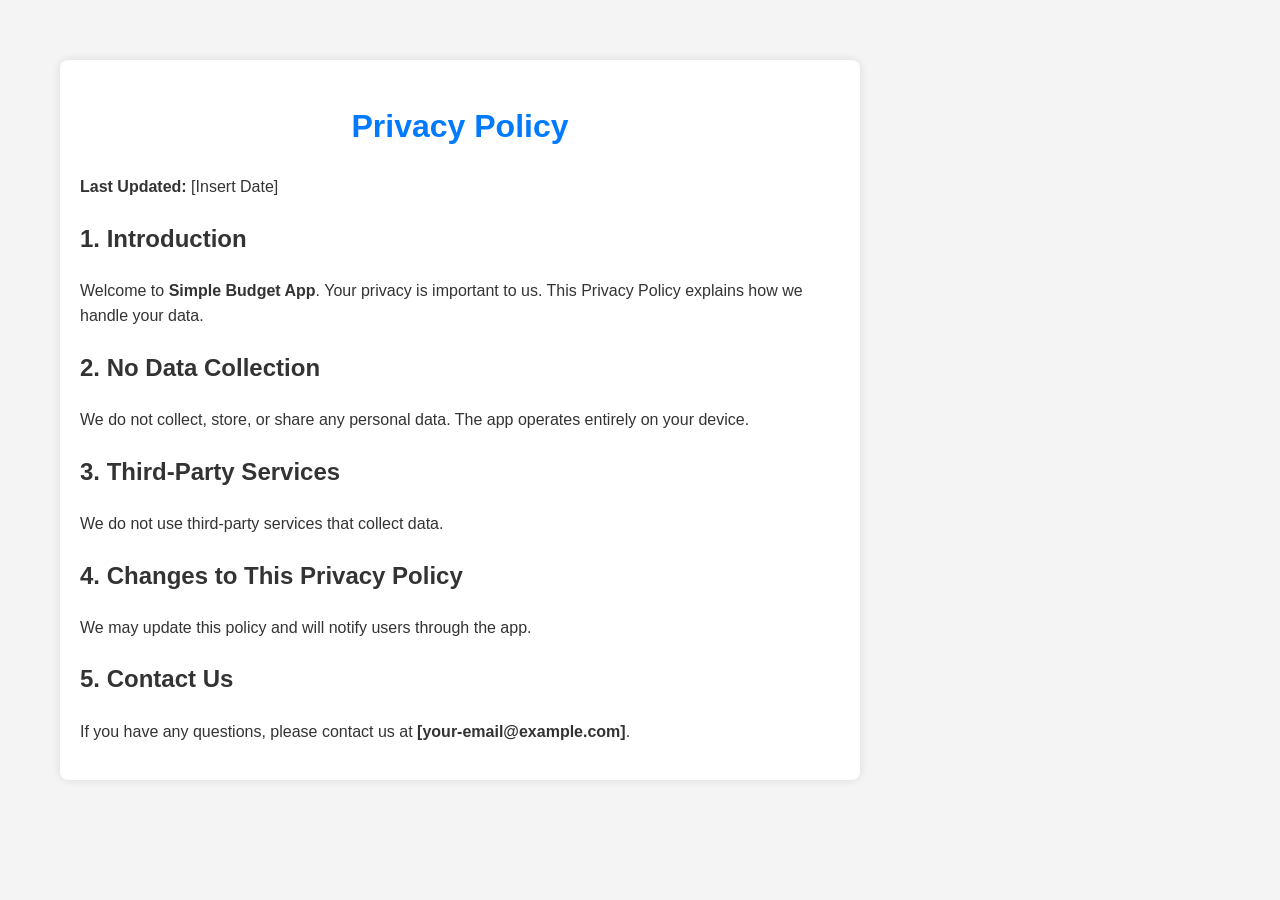
==== index.html @ b9bd7a05 "Create index.html" ====
<!DOCTYPE html>
<html lang="en">
<head>
    <meta charset="UTF-8">
    <meta name="viewport" content="width=device-width, initial-scale=1.0">
    <title>Privacy Policy</title>
    <style>
        body {
            font-family: Arial, sans-serif;
            margin: 40px;
            padding: 20px;
            max-width: 800px;
            line-height: 1.6;
            background-color: #f4f4f4;
            color: #333;
        }
        h1 {
            text-align: center;
            color: #007bff;
        }
        .container {
            background: white;
            padding: 20px;
            border-radius: 8px;
            box-shadow: 0px 0px 10px rgba(0, 0, 0, 0.1);
        }
    </style>
</head>
<body>
    <div class="container">
        <h1>Privacy Policy</h1>
        <p><strong>Last Updated:</strong> [Insert Date]</p>

        <h2>1. Introduction</h2>
        <p>Welcome to <strong>Simple Budget App</strong>. Your privacy is important to us. This Privacy Policy explains how we handle your data.</p>

        <h2>2. No Data Collection</h2>
        <p>We do not collect, store, or share any personal data. The app operates entirely on your device.</p>

        <h2>3. Third-Party Services</h2>
        <p>We do not use third-party services that collect data.</p>

        <h2>4. Changes to This Privacy Policy</h2>
        <p>We may update this policy and will notify users through the app.</p>

        <h2>5. Contact Us</h2>
        <p>If you have any questions, please contact us at <strong>[your-email@example.com]</strong>.</p>
    </div>
</body>
</html>
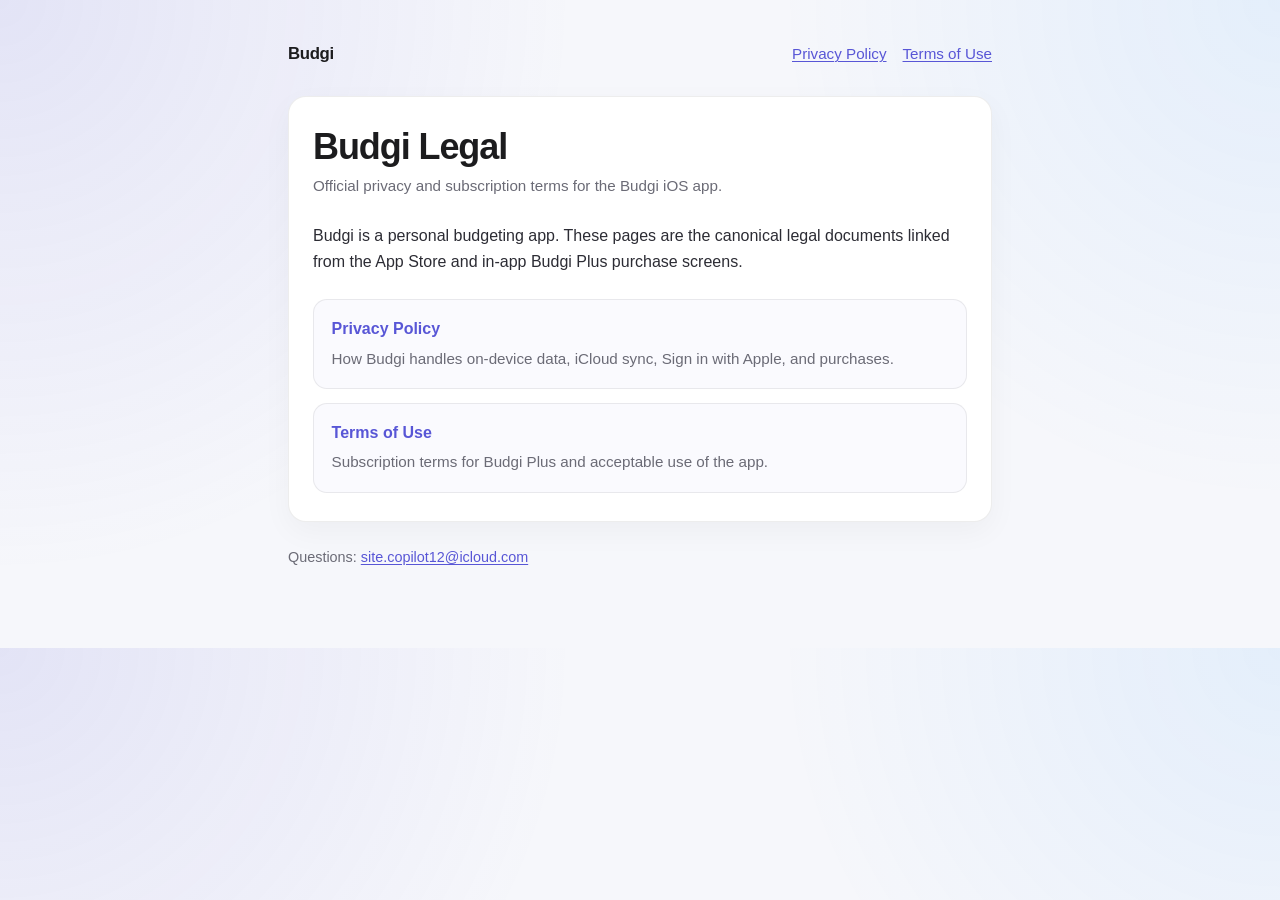
==== commit 9b0db30a: "Add GitHub Pages Privacy Policy and Terms of Use for Budgi. Replace the placeholder policy with Budg" ====
--- a/index.html
+++ b/index.html
@@ -1,50 +1,40 @@
 <!DOCTYPE html>
 <html lang="en">
 <head>
-    <meta charset="UTF-8">
-    <meta name="viewport" content="width=device-width, initial-scale=1.0">
-    <title>Privacy Policy</title>
-    <style>
-        body {
-            font-family: Arial, sans-serif;
-            margin: 40px;
-            padding: 20px;
-            max-width: 800px;
-            line-height: 1.6;
-            background-color: #f4f4f4;
-            color: #333;
-        }
-        h1 {
-            text-align: center;
-            color: #007bff;
-        }
-        .container {
-            background: white;
-            padding: 20px;
-            border-radius: 8px;
-            box-shadow: 0px 0px 10px rgba(0, 0, 0, 0.1);
-        }
-    </style>
+  <meta charset="UTF-8" />
+  <meta name="viewport" content="width=device-width, initial-scale=1.0" />
+  <title>Budgi Legal</title>
+  <meta name="description" content="Privacy Policy and Terms of Use for the Budgi budgeting app." />
+  <link rel="stylesheet" href="styles.css" />
 </head>
 <body>
-    <div class="container">
-        <h1>Privacy Policy</h1>
-        <p><strong>Last Updated:</strong> [Insert Date]</p>
-
-        <h2>1. Introduction</h2>
-        <p>Welcome to <strong>Simple Budget App</strong>. Your privacy is important to us. This Privacy Policy explains how we handle your data.</p>
-
-        <h2>2. No Data Collection</h2>
-        <p>We do not collect, store, or share any personal data. The app operates entirely on your device.</p>
-
-        <h2>3. Third-Party Services</h2>
-        <p>We do not use third-party services that collect data.</p>
-
-        <h2>4. Changes to This Privacy Policy</h2>
-        <p>We may update this policy and will notify users through the app.</p>
-
-        <h2>5. Contact Us</h2>
-        <p>If you have any questions, please contact us at <strong>[your-email@example.com]</strong>.</p>
-    </div>
+  <main class="wrap">
+    <header class="site-header">
+      <a class="brand" href="./">Budgi</a>
+      <nav class="nav">
+        <a href="./privacy/">Privacy Policy</a>
+        <a href="./terms/">Terms of Use</a>
+      </nav>
+    </header>
+    <section class="card">
+      <h1>Budgi Legal</h1>
+      <p class="meta">Official privacy and subscription terms for the Budgi iOS app.</p>
+      <p>
+        Budgi is a personal budgeting app. These pages are the canonical legal documents linked from
+        the App Store and in-app Budgi Plus purchase screens.
+      </p>
+      <div class="hero-links">
+        <a class="hero-link" href="./privacy/">
+          <strong>Privacy Policy</strong>
+          <span>How Budgi handles on-device data, iCloud sync, Sign in with Apple, and purchases.</span>
+        </a>
+        <a class="hero-link" href="./terms/">
+          <strong>Terms of Use</strong>
+          <span>Subscription terms for Budgi Plus and acceptable use of the app.</span>
+        </a>
+      </div>
+    </section>
+    <p class="footer">Questions: <a href="mailto:site.copilot12@icloud.com">site.copilot12@icloud.com</a></p>
+  </main>
 </body>
 </html>
--- a/styles.css
+++ b/styles.css
@@ -0,0 +1,43 @@
+:root {
+  --bg: #f6f7fb;
+  --surface: #ffffff;
+  --text: #1c1c1e;
+  --muted: #6b6b76;
+  --accent: #5856d6;
+  --border: rgba(28, 28, 30, 0.08);
+  --max: 44rem;
+}
+* { box-sizing: border-box; }
+html { color-scheme: light; }
+body {
+  margin: 0;
+  font-family: -apple-system, BlinkMacSystemFont, "Segoe UI", Roboto, Helvetica, Arial, sans-serif;
+  background:
+    radial-gradient(circle at top left, rgba(88, 86, 214, 0.12), transparent 40%),
+    radial-gradient(circle at top right, rgba(10, 132, 255, 0.08), transparent 35%),
+    var(--bg);
+  color: var(--text);
+  line-height: 1.65;
+}
+a { color: var(--accent); text-decoration-thickness: 1px; text-underline-offset: 2px; }
+a:hover { text-decoration: none; }
+.wrap { width: min(100% - 2rem, var(--max)); margin: 0 auto; padding: 2.5rem 0 4rem; }
+.site-header { display: flex; justify-content: space-between; align-items: baseline; gap: 1rem; margin-bottom: 1.75rem; }
+.brand { font-weight: 700; font-size: 1.05rem; letter-spacing: -0.02em; color: var(--text); text-decoration: none; }
+.nav { display: flex; gap: 1rem; flex-wrap: wrap; font-size: 0.95rem; }
+.card { background: var(--surface); border: 1px solid var(--border); border-radius: 18px; padding: 1.75rem 1.5rem; box-shadow: 0 10px 30px rgba(28, 28, 30, 0.04); }
+h1 { margin: 0 0 0.35rem; font-size: clamp(1.75rem, 4vw, 2.25rem); letter-spacing: -0.03em; line-height: 1.2; }
+.meta { color: var(--muted); margin: 0 0 1.5rem; font-size: 0.95rem; }
+h2 { margin: 1.75rem 0 0.55rem; font-size: 1.15rem; letter-spacing: -0.02em; }
+p, li { color: #2c2c34; }
+ul { padding-left: 1.2rem; }
+li + li { margin-top: 0.35rem; }
+.hero-links { display: grid; gap: 0.85rem; margin-top: 1.5rem; }
+.hero-link { display: block; padding: 1rem 1.1rem; border-radius: 14px; border: 1px solid var(--border); background: #fafafe; text-decoration: none; color: inherit; }
+.hero-link strong { display: block; color: var(--accent); margin-bottom: 0.2rem; }
+.hero-link span { color: var(--muted); font-size: 0.95rem; }
+.footer { margin-top: 1.5rem; color: var(--muted); font-size: 0.9rem; }
+@media (max-width: 560px) {
+  .site-header { flex-direction: column; align-items: flex-start; }
+  .card { padding: 1.35rem 1.1rem; }
+}
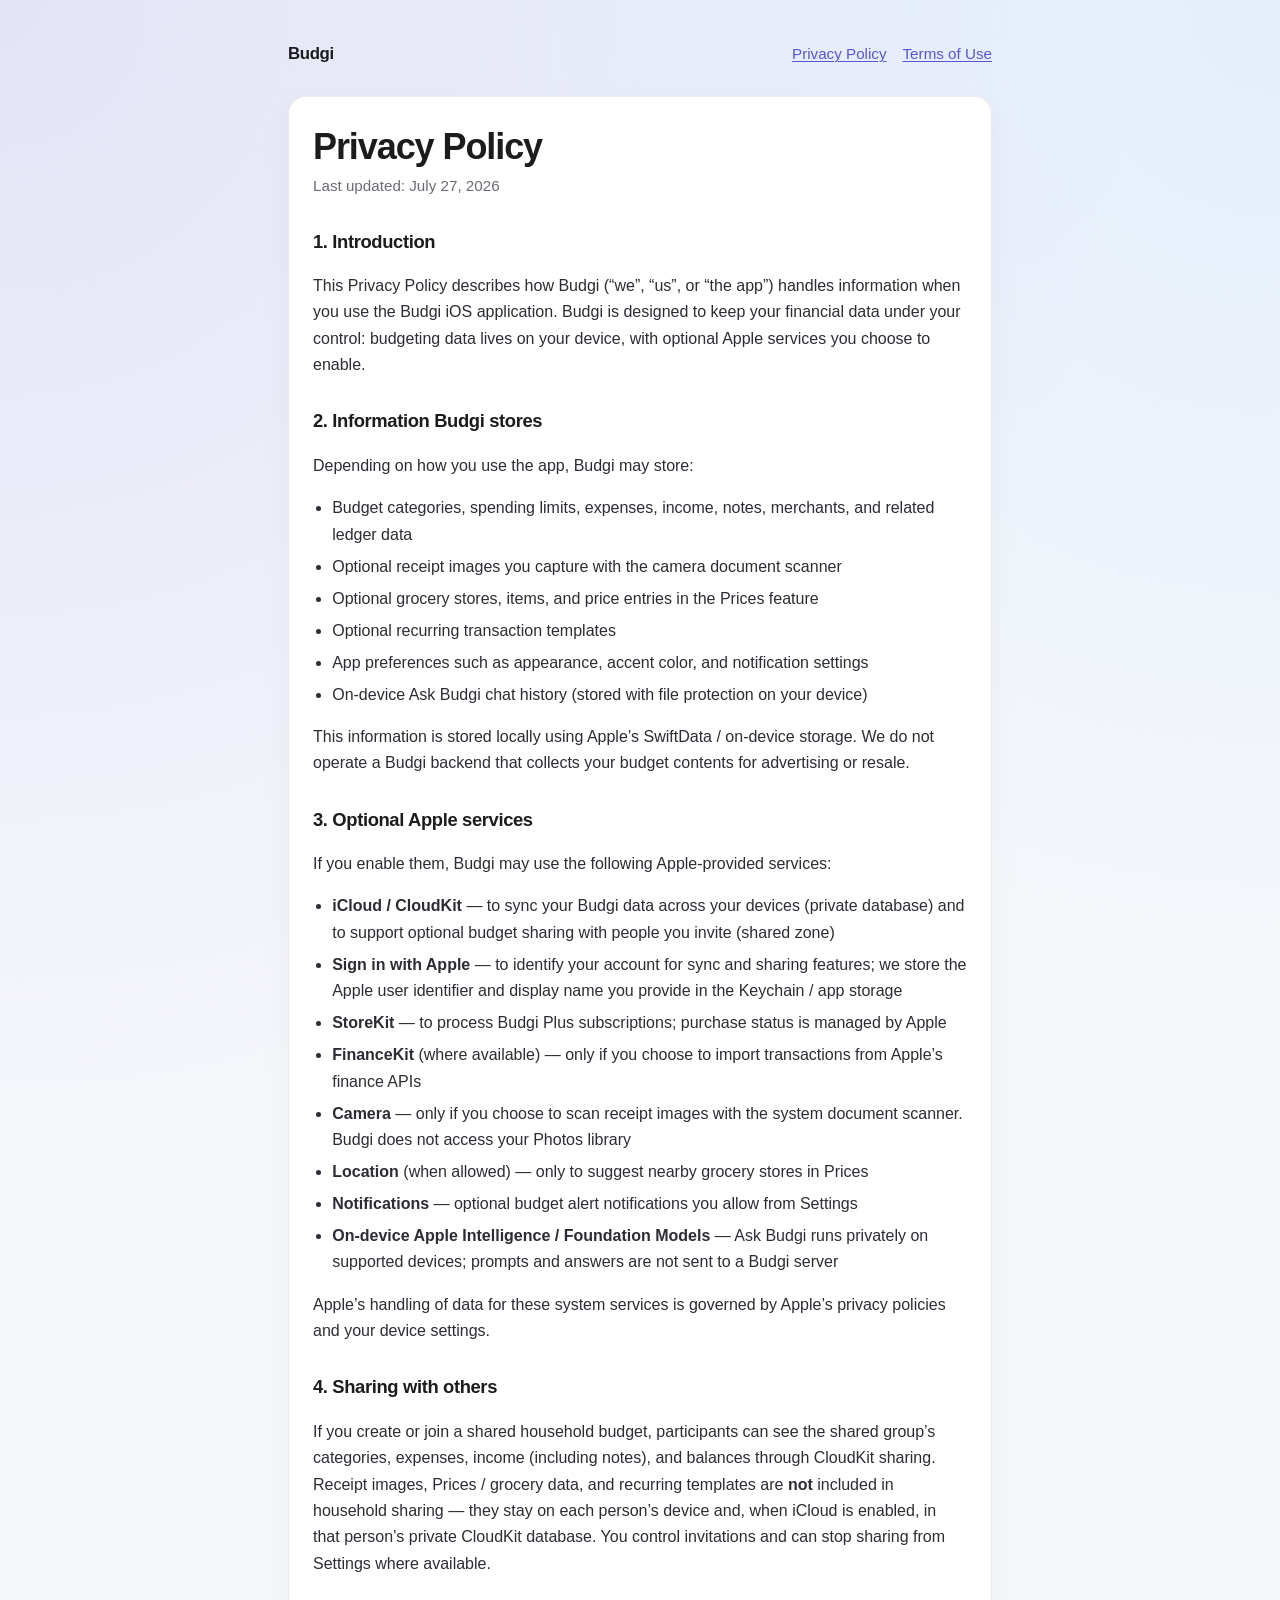
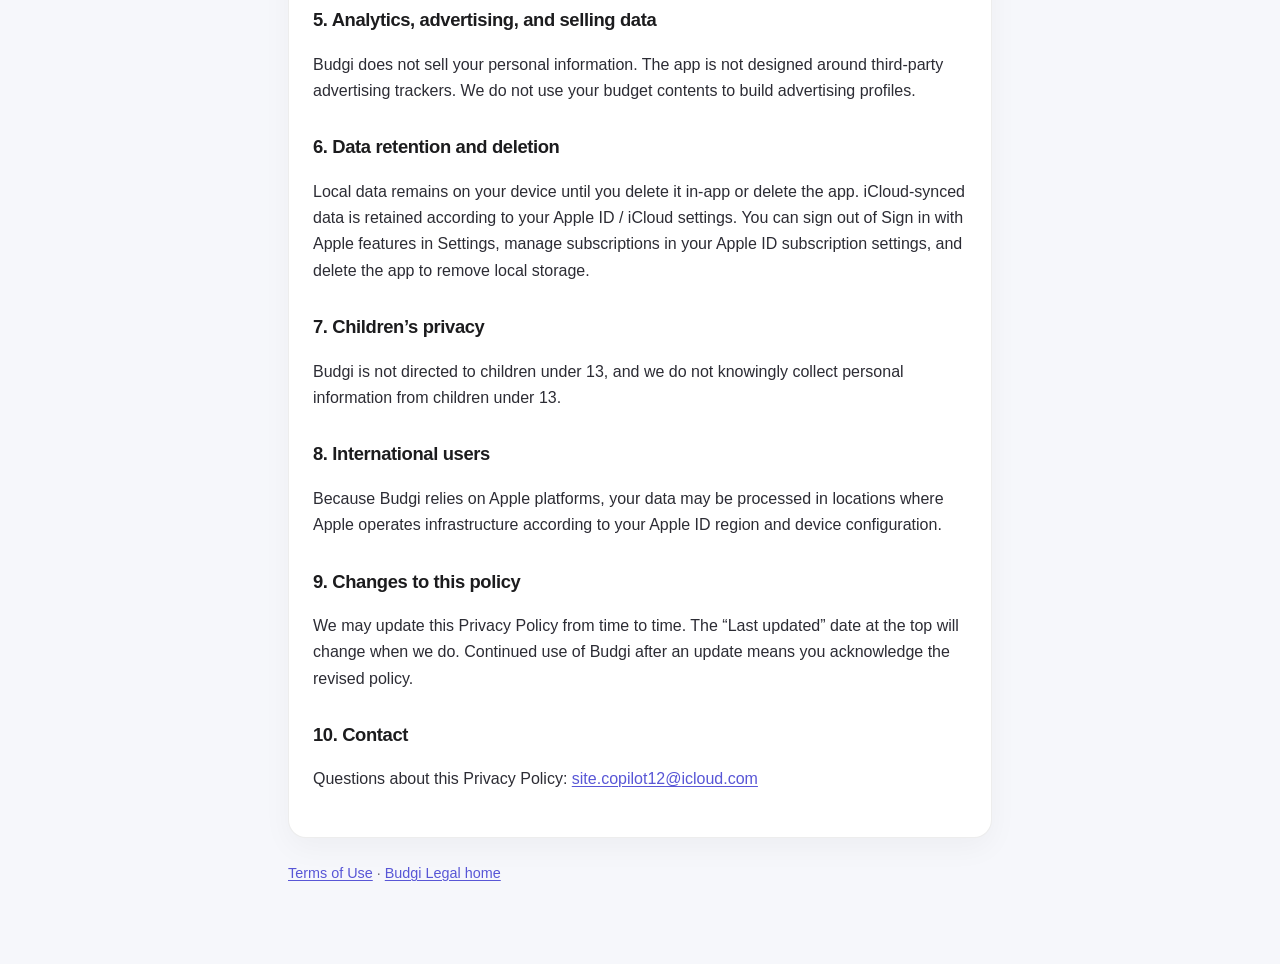
==== commit a1a0a849: "Update index.html" ====
--- a/index.html
+++ b/index.html
@@ -3,38 +3,101 @@
 <head>
   <meta charset="UTF-8" />
   <meta name="viewport" content="width=device-width, initial-scale=1.0" />
-  <title>Budgi Legal</title>
-  <meta name="description" content="Privacy Policy and Terms of Use for the Budgi budgeting app." />
-  <link rel="stylesheet" href="styles.css" />
+  <title>Budgi Privacy Policy</title>
+  <meta name="description" content="Privacy Policy for the Budgi budgeting iOS app." />
+  <link rel="stylesheet" href="../styles.css" />
 </head>
 <body>
   <main class="wrap">
     <header class="site-header">
-      <a class="brand" href="./">Budgi</a>
+      <a class="brand" href="../">Budgi</a>
       <nav class="nav">
-        <a href="./privacy/">Privacy Policy</a>
-        <a href="./terms/">Terms of Use</a>
+        <a href="../privacy/">Privacy Policy</a>
+        <a href="../terms/">Terms of Use</a>
       </nav>
     </header>
-    <section class="card">
-      <h1>Budgi Legal</h1>
-      <p class="meta">Official privacy and subscription terms for the Budgi iOS app.</p>
+    <article class="card">
+      <h1>Privacy Policy</h1>
+      <p class="meta">Last updated: July 27, 2026</p>
+      <h2>1. Introduction</h2>
       <p>
-        Budgi is a personal budgeting app. These pages are the canonical legal documents linked from
-        the App Store and in-app Budgi Plus purchase screens.
+        This Privacy Policy describes how Budgi (“we”, “us”, or “the app”) handles information when you
+        use the Budgi iOS application. Budgi is designed to keep your financial data under your control:
+        budgeting data lives on your device, with optional Apple services you choose to enable.
       </p>
-      <div class="hero-links">
-        <a class="hero-link" href="./privacy/">
-          <strong>Privacy Policy</strong>
-          <span>How Budgi handles on-device data, iCloud sync, Sign in with Apple, and purchases.</span>
-        </a>
-        <a class="hero-link" href="./terms/">
-          <strong>Terms of Use</strong>
-          <span>Subscription terms for Budgi Plus and acceptable use of the app.</span>
-        </a>
-      </div>
-    </section>
-    <p class="footer">Questions: <a href="mailto:site.copilot12@icloud.com">site.copilot12@icloud.com</a></p>
+      <h2>2. Information Budgi stores</h2>
+      <p>Depending on how you use the app, Budgi may store:</p>
+      <ul>
+        <li>Budget categories, spending limits, expenses, income, notes, merchants, and related ledger data</li>
+        <li>Optional receipt images you capture with the camera document scanner</li>
+        <li>Optional grocery stores, items, and price entries in the Prices feature</li>
+        <li>Optional recurring transaction templates</li>
+        <li>App preferences such as appearance, accent color, and notification settings</li>
+        <li>On-device Ask Budgi chat history (stored with file protection on your device)</li>
+      </ul>
+      <p>
+        This information is stored locally using Apple’s SwiftData / on-device storage. We do not operate
+        a Budgi backend that collects your budget contents for advertising or resale.
+      </p>
+      <h2>3. Optional Apple services</h2>
+      <p>If you enable them, Budgi may use the following Apple-provided services:</p>
+      <ul>
+        <li><strong>iCloud / CloudKit</strong> — to sync your Budgi data across your devices (private database) and to support optional budget sharing with people you invite (shared zone)</li>
+        <li><strong>Sign in with Apple</strong> — to identify your account for sync and sharing features; we store the Apple user identifier and display name you provide in the Keychain / app storage</li>
+        <li><strong>StoreKit</strong> — to process Budgi Plus subscriptions; purchase status is managed by Apple</li>
+        <li><strong>FinanceKit</strong> (where available) — only if you choose to import transactions from Apple’s finance APIs</li>
+        <li><strong>Camera</strong> — only if you choose to scan receipt images with the system document scanner. Budgi does not access your Photos library</li>
+        <li><strong>Location</strong> (when allowed) — only to suggest nearby grocery stores in Prices</li>
+        <li><strong>Notifications</strong> — optional budget alert notifications you allow from Settings</li>
+        <li><strong>On-device Apple Intelligence / Foundation Models</strong> — Ask Budgi runs privately on supported devices; prompts and answers are not sent to a Budgi server</li>
+      </ul>
+      <p>
+        Apple’s handling of data for these system services is governed by Apple’s privacy policies and
+        your device settings.
+      </p>
+      <h2>4. Sharing with others</h2>
+      <p>
+        If you create or join a shared household budget, participants can see the shared group’s
+        categories, expenses, income (including notes), and balances through CloudKit sharing.
+        Receipt images, Prices / grocery data, and recurring templates are <strong>not</strong> included
+        in household sharing — they stay on each person’s device and, when iCloud is enabled, in that
+        person’s private CloudKit database. You control invitations and can stop sharing from Settings
+        where available.
+      </p>
+      <h2>5. Analytics, advertising, and selling data</h2>
+      <p>
+        Budgi does not sell your personal information. The app is not designed around third-party
+        advertising trackers. We do not use your budget contents to build advertising profiles.
+      </p>
+      <h2>6. Data retention and deletion</h2>
+      <p>
+        Local data remains on your device until you delete it in-app or delete the app. iCloud-synced
+        data is retained according to your Apple ID / iCloud settings. You can sign out of Sign in with
+        Apple features in Settings, manage subscriptions in your Apple ID subscription settings, and
+        delete the app to remove local storage.
+      </p>
+      <h2>7. Children’s privacy</h2>
+      <p>
+        Budgi is not directed to children under 13, and we do not knowingly collect personal information
+        from children under 13.
+      </p>
+      <h2>8. International users</h2>
+      <p>
+        Because Budgi relies on Apple platforms, your data may be processed in locations where Apple
+        operates infrastructure according to your Apple ID region and device configuration.
+      </p>
+      <h2>9. Changes to this policy</h2>
+      <p>
+        We may update this Privacy Policy from time to time. The “Last updated” date at the top will
+        change when we do. Continued use of Budgi after an update means you acknowledge the revised policy.
+      </p>
+      <h2>10. Contact</h2>
+      <p>
+        Questions about this Privacy Policy:
+        <a href="mailto:site.copilot12@icloud.com">site.copilot12@icloud.com</a>
+      </p>
+    </article>
+    <p class="footer"><a href="../terms/">Terms of Use</a> · <a href="../">Budgi Legal home</a></p>
   </main>
 </body>
 </html>
